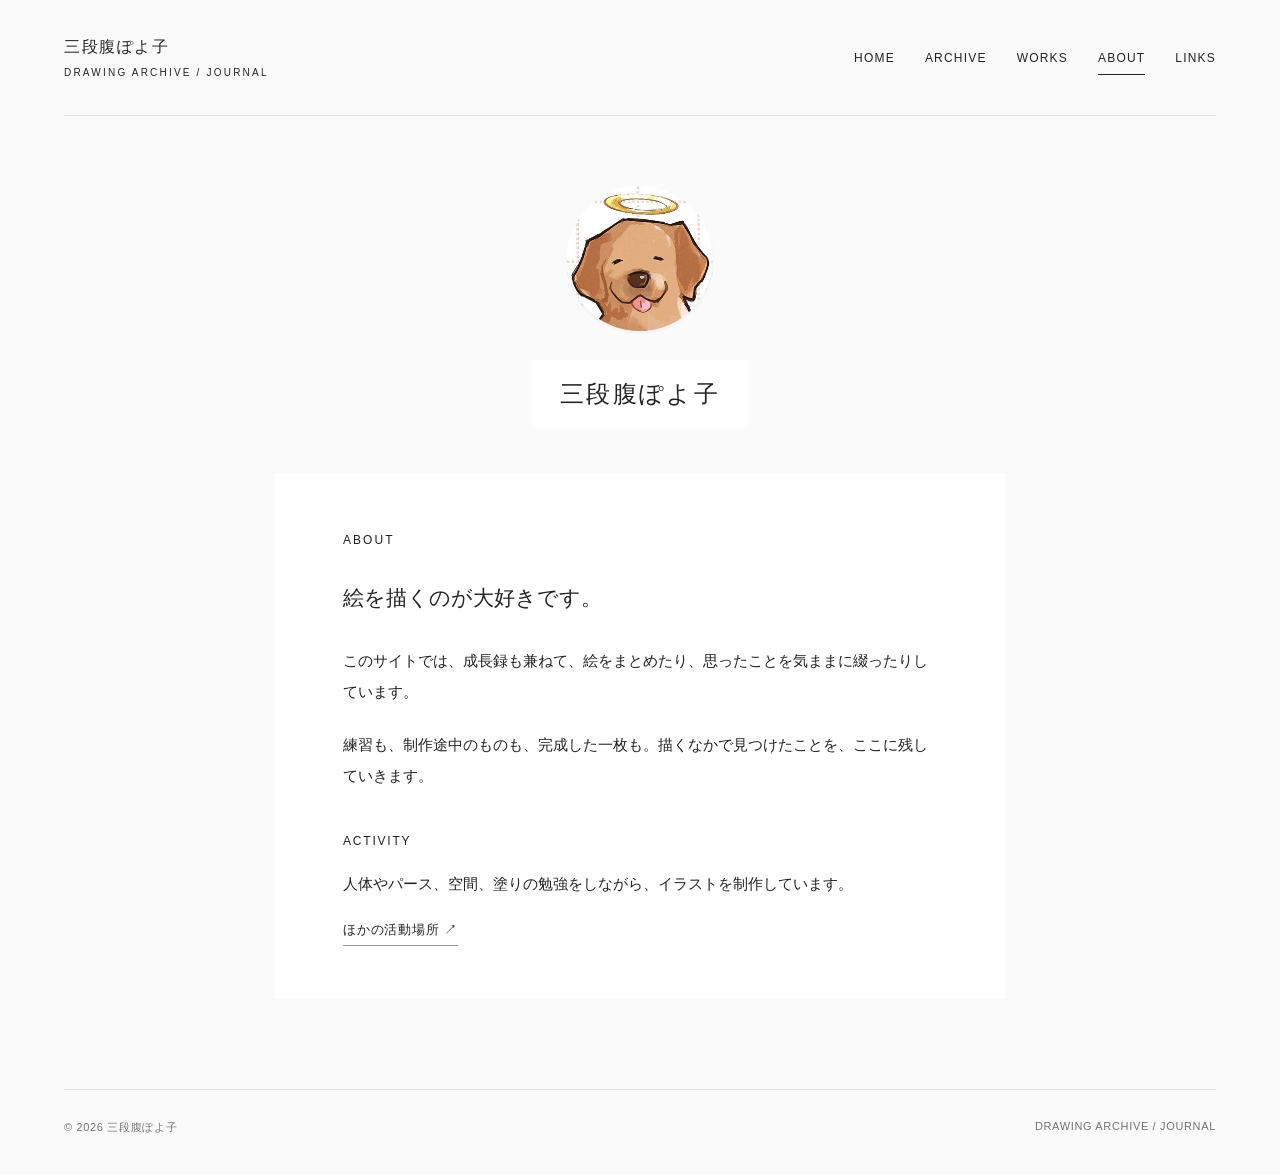
==== about.html @ 1e5ab94d "Publish drawing archive starter site" ====
<!doctype html>
<html lang="ja"><head><meta charset="utf-8"><meta name="viewport" content="width=device-width, initial-scale=1"><meta name="description" content="三段腹ぽよ子のイラスト制作記録。練習、作品、考えたこと、月ごとの振り返り。"><title>Drawing Archive | 三段腹ぽよ子</title><link rel="icon" type="image/svg+xml" href="data:image/svg+xml,%3Csvg xmlns='http://www.w3.org/2000/svg' viewBox='0 0 32 32'%3E%3Crect width='32' height='32' rx='5' fill='%23232323'/%3E%3Cpath d='M9 8h7a8 8 0 0 1 0 16H9z' fill='none' stroke='white' stroke-width='2'/%3E%3C/svg%3E"><link rel="stylesheet" href="assets/style.css"><script defer src="data/profile.js"></script><script defer src="data/posts.js"></script><script defer src="data/works.js"></script><script defer src="assets/app.js"></script></head><body data-page="about"><div id="app"></div><noscript><p class="noscript">このサイトの表示にはJavaScriptを有効にしてください。</p></noscript></body></html>
---- assets/style.css ----
:root{--ink:#232323;--muted:#686868;--line:#ddd;--paper:#fafafa;font-family:-apple-system,BlinkMacSystemFont,"Helvetica Neue","Noto Sans JP","Hiragino Kaku Gothic ProN","Yu Gothic",Meiryo,sans-serif;color:var(--ink);background:var(--paper);font-synthesis:none}*{box-sizing:border-box}body{margin:0;background-image:radial-gradient(#dedede .7px,transparent .7px);background-size:16px 16px}a{color:inherit;text-decoration:none}button,select{font:inherit;color:inherit}button,a,select{-webkit-tap-highlight-color:transparent}button{cursor:pointer}a:focus-visible,button:focus-visible,select:focus-visible{outline:2px solid #333;outline-offset:5px}a:hover{color:#666}button:hover{background:#eee}::selection{background:#dedede}img{max-width:100%;display:block}.shell{max-width:1280px;padding:0 64px;margin:auto}.skip{position:absolute;top:-80px;left:20px;background:white;padding:12px;z-index:10}.skip:focus{top:12px}.header{display:flex;align-items:center;justify-content:space-between;min-height:116px;border-bottom:1px solid var(--line);gap:24px}.wordmark{font-size:16px;font-weight:650;letter-spacing:.1em}.wordmark small{display:block;font-size:10px;letter-spacing:.22em;font-weight:400;margin-top:9px}.nav{display:flex;gap:30px;align-items:center}.nav a{font-size:12px;letter-spacing:.1em;padding:10px 0;position:relative}.nav a[aria-current=page]:after{content:'';position:absolute;bottom:0;left:0;width:100%;height:1px;background:var(--ink)}.menu-toggle{display:none;border:0;background:none;padding:12px;font-size:13px}.hero{padding:100px 0 92px;position:relative}.hero-top{display:flex;align-items:center;gap:14px;margin-bottom:35px}.eyebrow,.label{font-size:12px;letter-spacing:.17em;font-weight:500}.hero h1{font-size:clamp(56px,7.7vw,104px);font-weight:450;line-height:1.03;letter-spacing:-.065em;margin:0 0 34px}.hero-description{font-size:16px;line-height:2.1;white-space:pre-line;margin:0}.hero-bottom{display:flex;align-items:end;justify-content:space-between;gap:30px}.text-link{font-size:13px;letter-spacing:.06em;border-bottom:1px solid #999;padding-bottom:8px;white-space:nowrap}.avatar{position:relative;overflow:hidden;border-radius:50%;background:#fff;display:block;width:58px;height:58px;flex-shrink:0}.avatar img{width:100%;height:100%;object-fit:cover}.avatar.screenshot img{position:absolute;max-width:none;width:306.45%;height:auto;left:-103.23%;top:-47.4%}.hero-image{margin:60px 0 0}.hero-image img{width:100%;max-height:900px;object-fit:contain;background:#f2f2f2}.section-top{display:flex;align-items:baseline;justify-content:space-between;border-top:1px solid #333;padding-top:25px;gap:20px}.section-top h2{margin:0;font-size:15px;letter-spacing:.13em;font-weight:500}.section-top span{font-size:12px;color:var(--muted)}.feed{padding-top:18px}.entry{display:grid;grid-template-columns:180px minmax(0,1fr);gap:45px;padding:42px 0;border-bottom:1px solid var(--line)}.entry-meta{font-size:12px;line-height:1.8;color:var(--muted)}.entry-meta time{display:block;font-variant-numeric:tabular-nums;letter-spacing:.03em}.tag{display:inline-block;font-size:11px;letter-spacing:.12em;margin-top:9px;border:1px solid #ccc;padding:2px 8px;background:#fafafa}.sample{display:block;font-size:11px;margin-top:10px;color:#757575}.entry h2,.entry h3{font-weight:500;font-size:25px;line-height:1.5;letter-spacing:-.02em;margin:0 0 17px}.prose{font-size:15px;line-height:2.1;overflow-wrap:anywhere;max-width:740px}.prose p{white-space:pre-line;margin:0 0 1.4em}.prose h3{font-size:18px;font-weight:550;margin:2em 0 .8em}.entry .excerpt{color:#5e5e5e;white-space:pre-line;line-height:1.95;font-size:14px;margin:0}.entry-images{display:grid;grid-template-columns:repeat(2,minmax(0,1fr));gap:16px;margin:22px 0}.entry-images.single{grid-template-columns:1fr}.image-button{padding:0;border:0;background:none;width:100%;display:block}.image-button img{width:100%;height:auto}.read-more{display:inline-block;font-size:12px;color:#777;margin-top:19px;border-bottom:1px solid #ccc;padding-bottom:4px}.bottom-link{text-align:center;padding:50px}.footer{margin-top:90px;padding:30px 0 40px;display:flex;justify-content:space-between;border-top:1px solid var(--line);font-size:11px;color:#737373;letter-spacing:.06em;gap:20px}.page-head{padding:80px 0 58px}.page-head h1{font-size:clamp(48px,6vw,76px);font-weight:450;letter-spacing:-.055em;margin:0 0 20px;line-height:1.1}.page-head p{color:#666;font-size:14px;line-height:1.9;margin:0}.archive-layout{display:grid;grid-template-columns:180px minmax(0,1fr);gap:45px}.archive-side{padding-top:25px}.year{font-size:26px;font-weight:450;margin:0 0 16px}.month-links{display:flex;flex-direction:column;gap:9px;margin-bottom:30px}.month-links a{font-size:12px;color:#727272;padding:8px 0}.month-links a[aria-current=true]{color:#111;text-decoration:underline;text-underline-offset:5px}.filters{display:flex;gap:8px;flex-wrap:wrap;border-bottom:1px solid var(--line);padding:0 0 20px}.filters a{font-size:12px;letter-spacing:.05em;padding:9px 14px}.filters a[aria-current=true]{background:#262626;color:#fff;border-radius:2px}.archive-content .entry{grid-template-columns:110px minmax(0,1fr);gap:26px}.result-info{font-size:12px;color:#777;padding-top:22px;margin:0}.month-title{font-size:13px;letter-spacing:.1em;font-weight:500;margin:40px 0 0}.empty{padding:60px 0 90px;border-top:1px solid var(--line);color:#777;line-height:2}.empty h2{font-size:22px;font-weight:450;color:#333}.works-grid{display:grid;grid-template-columns:repeat(2,minmax(0,1fr));gap:64px 32px}.work-card{border:0;padding:0;text-align:left;background:none}.work-card:hover{background:none}.work-card img{width:100%;height:auto;max-height:650px;object-fit:contain;background:#eee;transition:opacity .2s}.work-card:hover img{opacity:.85}.work-caption{display:flex;justify-content:space-between;gap:20px;margin-top:20px}.work-caption strong{font-size:15px;font-weight:500}.work-caption span{font-size:12px;color:#777}.about-wrap{max-width:730px;margin:70px auto 0;text-align:center}.about-wrap .avatar{width:148px;height:148px;margin:0 auto 26px}.about-name{font-size:24px;font-weight:550;letter-spacing:.1em;background:white;display:inline-block;margin:0;padding:18px 28px}.about-card{text-align:left;background:#fff;margin-top:45px;padding:60px 68px}.about-card .label{margin:0 0 32px}.about-card .intro{font-size:21px;margin-bottom:28px;line-height:1.8}.about-card h2{font-size:12px;letter-spacing:.15em;font-weight:500;margin:42px 0 20px}.about-card .prose{font-size:15px}.link-list{display:grid;gap:18px;max-width:850px}.link-card{display:flex;align-items:center;gap:26px;background:#fff;border:1px solid #eee;padding:32px 36px;border-radius:4px}.link-card svg{width:30px;height:30px;flex-shrink:0}.link-card strong{display:block;font-size:18px;font-weight:500;margin-bottom:7px}.link-card p{font-size:13px;color:#777;margin:0}.link-card .link-end{margin-left:auto;font-size:12px;color:#777}.link-card:not(a){color:#666}.post-detail{max-width:850px;margin:auto}.post-detail .page-head{padding-bottom:35px}.post-detail .page-head h1{font-size:clamp(32px,4vw,50px);letter-spacing:-.025em;margin-top:22px}.post-detail .prose{font-size:16px;margin-top:35px}.back{display:inline-block;font-size:13px;margin-top:50px;border-bottom:1px solid #aaa;padding-bottom:7px}dialog{border:0;padding:0;width:min(1000px,94vw);max-height:92vh;background:#fafafa;color:#222}dialog::backdrop{background:rgba(0,0,0,.75)}.dialog-head{position:sticky;top:0;display:flex;justify-content:flex-end;background:#fafafa;padding:12px 18px;z-index:1}.close{border:1px solid #ccc;background:white;padding:8px 16px;font-size:14px}.dialog-body{padding:0 35px 35px}.dialog-body img{margin:0 auto 24px;max-height:72vh;width:auto;object-fit:contain}.dialog-body h2{font-size:24px;font-weight:500}.dialog-body .year-label{font-size:13px;color:#777}.noscript{padding:50px;background:white}.error{background:white;padding:35px;line-height:2}
@media(min-width:1500px){.hero{padding-top:120px;padding-bottom:110px}}
@media(max-width:850px){.shell{padding:0 32px}.nav{gap:20px}.entry{grid-template-columns:125px minmax(0,1fr);gap:25px}.archive-layout{grid-template-columns:130px minmax(0,1fr);gap:25px}.archive-content .entry{display:block}.archive-content .entry-meta{margin-bottom:18px}.archive-content .entry-meta time{display:inline-block;margin-right:12px}.archive-content .sample{display:inline;margin-left:8px}.hero{padding:75px 0}.hero h1{font-size:80px}}
@media(max-width:600px){.shell{padding:0 22px}.header{min-height:88px;position:relative;gap:10px}.wordmark{font-size:14px}.wordmark small{font-size:9px}.menu-toggle{display:block}.nav{display:none;position:absolute;left:0;right:0;top:87px;background:#fff;padding:22px;z-index:4;flex-wrap:wrap;border:1px solid #ddd;gap:18px 25px}.nav.open{display:flex}.nav a{font-size:13px}.hero{padding:62px 0 60px}.hero-top{margin-bottom:30px}.hero h1{font-size:clamp(54px,15vw,82px);margin-bottom:30px}.hero-bottom{display:block}.hero-description{font-size:14px;line-height:2}.hero-bottom .text-link{display:inline-block;margin-top:30px}.avatar{width:48px;height:48px}.eyebrow{font-size:11px}.section-top h2{font-size:13px}.entry{display:block;padding:30px 0}.entry-meta{margin-bottom:17px}.entry-meta time{display:inline-block;margin-right:12px}.tag{margin-top:0}.sample{display:inline;margin-left:9px}.entry h2,.entry h3{font-size:23px}.entry-images{grid-template-columns:1fr;margin:20px -8px;gap:12px}.entry .excerpt{font-size:14px}.footer{margin-top:60px;font-size:10px;line-height:1.8}.page-head{padding:55px 0 40px}.page-head h1{font-size:58px}.archive-layout{display:block}.archive-side{border-top:1px solid #333;padding:20px 0 0}.year{font-size:20px;margin:0 0 8px}.month-links{flex-direction:row;flex-wrap:wrap;gap:8px 18px;margin-bottom:20px}.filters{gap:0;padding-top:12px}.filters a{padding:10px 11px;font-size:11px}.works-grid{grid-template-columns:1fr;gap:40px}.about-wrap{margin-top:48px}.about-wrap .avatar{width:125px;height:125px}.about-name{font-size:22px;padding:15px 22px}.about-card{margin-top:30px;padding:36px 27px}.about-card .intro{font-size:19px}.link-card{padding:25px 22px;gap:20px}.link-card strong{font-size:17px}.link-card p{font-size:12px}.link-card .link-end{font-size:11px}.dialog-body{padding:0 18px 25px}.post-detail .page-head h1{font-size:34px}.hero-image{margin:35px -8px 0}}
@media(prefers-reduced-motion:reduce){*{transition:none!important;scroll-behavior:auto!important}}
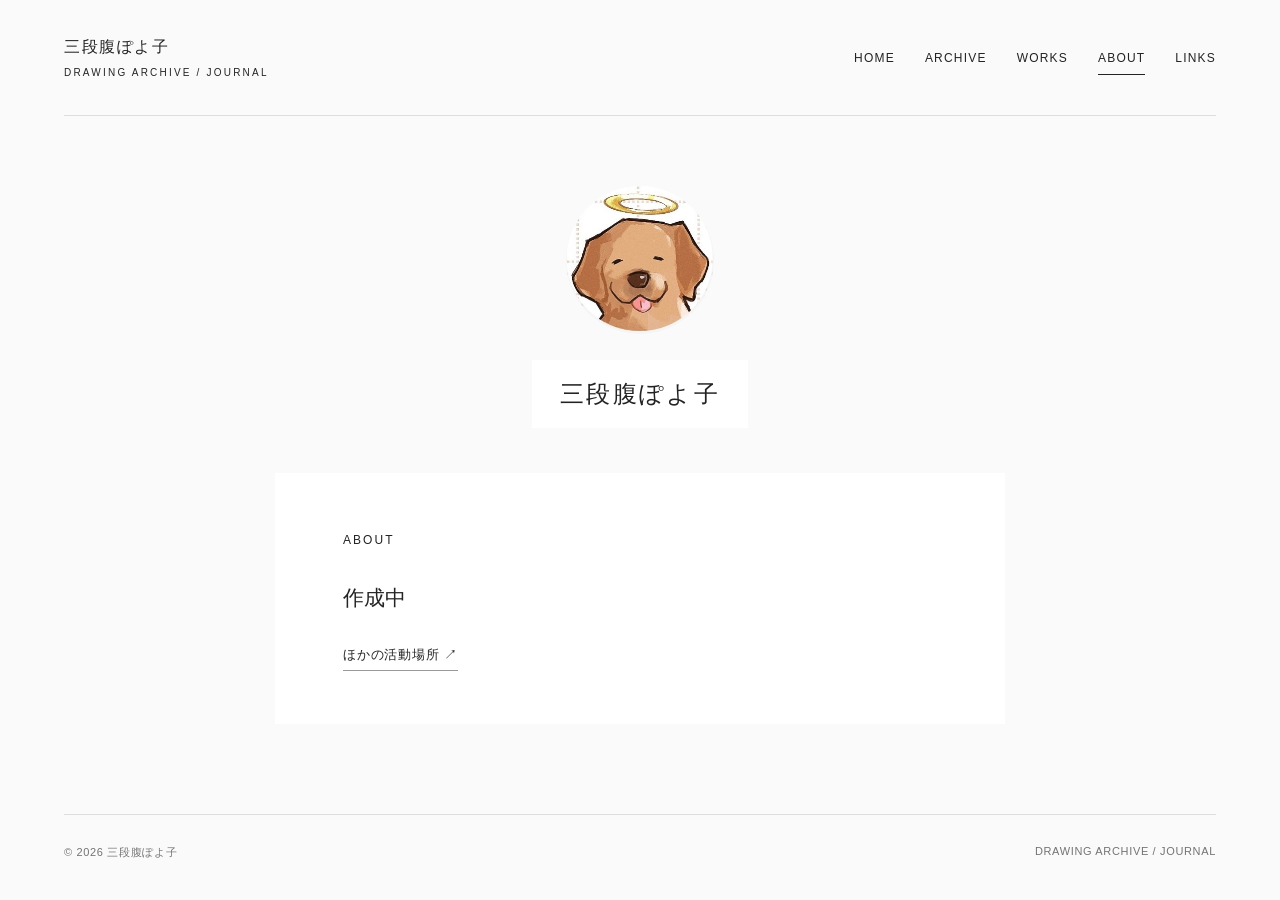
==== commit 1cd0dfb7: "Refresh ABOUT script cache for temporary placeholder" ====
--- a/about.html
+++ b/about.html
@@ -1,2 +1,19 @@
 <!doctype html>
-<html lang="ja"><head><meta charset="utf-8"><meta name="viewport" content="width=device-width, initial-scale=1"><meta name="description" content="三段腹ぽよ子のイラスト制作記録。練習、作品、考えたこと、月ごとの振り返り。"><title>Drawing Archive | 三段腹ぽよ子</title><link rel="icon" type="image/svg+xml" href="data:image/svg+xml,%3Csvg xmlns='http://www.w3.org/2000/svg' viewBox='0 0 32 32'%3E%3Crect width='32' height='32' rx='5' fill='%23232323'/%3E%3Cpath d='M9 8h7a8 8 0 0 1 0 16H9z' fill='none' stroke='white' stroke-width='2'/%3E%3C/svg%3E"><link rel="stylesheet" href="assets/style.css"><script defer src="data/profile.js"></script><script defer src="data/posts.js"></script><script defer src="data/works.js"></script><script defer src="assets/app.js"></script></head><body data-page="about"><div id="app"></div><noscript><p class="noscript">このサイトの表示にはJavaScriptを有効にしてください。</p></noscript></body></html>+<html lang="ja"><head><meta charset="utf-8"><meta name="viewport" content="width=device-width, initial-scale=1"><meta name="description" content="三段腹ぽよ子のイラスト制作記録。練習、作品、考えたこと、月ごとの振り返り。"><title>Drawing Archive | 三段腹ぽよ子</title><link rel="icon" type="image/svg+xml" href="data:image/svg+xml,%3Csvg xmlns='http://www.w3.org/2000/svg' viewBox='0 0 32 32'%3E%3Crect width='32' height='32' rx='5' fill='%23232323'/%3E%3Cpath d='M9 8h7a8 8 0 0 1 0 16H9z' fill='none' stroke='white' stroke-width='2'/%3E%3C/svg%3E"><link rel="stylesheet" href="assets/style.css?v=20260930-share1"><script defer src="data/profile.js"></script><script defer src="data/posts.js?v=20261001-note"></script><script defer src="data/works.js"></script><script defer src="assets/app.js?v=20261001-about"></script>
+<meta property="og:type" content="website">
+<meta property="og:site_name" content="Drawing Archive | 三段腹ぽよ子">
+<meta property="og:title" content="Drawing Archive | 三段腹ぽよ子">
+<meta property="og:description" content="描いたもの、考えたこと。少しずつ積み重ねていく、絵の制作記録。">
+<meta property="og:image" content="https://sandanbara-poyoko.github.io/ogp-v2.png">
+<meta property="og:image:width" content="1200">
+<meta property="og:image:height" content="630">
+<meta property="og:image:type" content="image/png">
+<meta property="og:image:alt" content="犬のアイコンとDrawing Archiveの文字を配した、三段腹ぽよ子の制作記録サイト">
+<meta property="og:locale" content="ja_JP">
+<meta name="twitter:card" content="summary_large_image">
+<meta name="twitter:site" content="@poyo_sandanbara">
+<meta name="twitter:title" content="Drawing Archive | 三段腹ぽよ子">
+<meta name="twitter:description" content="描いたもの、考えたこと。少しずつ積み重ねていく、絵の制作記録。">
+<meta name="twitter:image" content="https://sandanbara-poyoko.github.io/ogp-v2.png">
+<meta name="twitter:image:alt" content="犬のアイコンとDrawing Archiveの文字を配した、三段腹ぽよ子の制作記録サイト">
+</head><body data-page="about"><div id="app"></div><noscript><p class="noscript">このサイトの表示にはJavaScriptを有効にしてください。</p></noscript></body></html>
--- a/assets/style.css
+++ b/assets/style.css
@@ -3,3 +3,20 @@
 @media(max-width:850px){.shell{padding:0 32px}.nav{gap:20px}.entry{grid-template-columns:125px minmax(0,1fr);gap:25px}.archive-layout{grid-template-columns:130px minmax(0,1fr);gap:25px}.archive-content .entry{display:block}.archive-content .entry-meta{margin-bottom:18px}.archive-content .entry-meta time{display:inline-block;margin-right:12px}.archive-content .sample{display:inline;margin-left:8px}.hero{padding:75px 0}.hero h1{font-size:80px}}
 @media(max-width:600px){.shell{padding:0 22px}.header{min-height:88px;position:relative;gap:10px}.wordmark{font-size:14px}.wordmark small{font-size:9px}.menu-toggle{display:block}.nav{display:none;position:absolute;left:0;right:0;top:87px;background:#fff;padding:22px;z-index:4;flex-wrap:wrap;border:1px solid #ddd;gap:18px 25px}.nav.open{display:flex}.nav a{font-size:13px}.hero{padding:62px 0 60px}.hero-top{margin-bottom:30px}.hero h1{font-size:clamp(54px,15vw,82px);margin-bottom:30px}.hero-bottom{display:block}.hero-description{font-size:14px;line-height:2}.hero-bottom .text-link{display:inline-block;margin-top:30px}.avatar{width:48px;height:48px}.eyebrow{font-size:11px}.section-top h2{font-size:13px}.entry{display:block;padding:30px 0}.entry-meta{margin-bottom:17px}.entry-meta time{display:inline-block;margin-right:12px}.tag{margin-top:0}.sample{display:inline;margin-left:9px}.entry h2,.entry h3{font-size:23px}.entry-images{grid-template-columns:1fr;margin:20px -8px;gap:12px}.entry .excerpt{font-size:14px}.footer{margin-top:60px;font-size:10px;line-height:1.8}.page-head{padding:55px 0 40px}.page-head h1{font-size:58px}.archive-layout{display:block}.archive-side{border-top:1px solid #333;padding:20px 0 0}.year{font-size:20px;margin:0 0 8px}.month-links{flex-direction:row;flex-wrap:wrap;gap:8px 18px;margin-bottom:20px}.filters{gap:0;padding-top:12px}.filters a{padding:10px 11px;font-size:11px}.works-grid{grid-template-columns:1fr;gap:40px}.about-wrap{margin-top:48px}.about-wrap .avatar{width:125px;height:125px}.about-name{font-size:22px;padding:15px 22px}.about-card{margin-top:30px;padding:36px 27px}.about-card .intro{font-size:19px}.link-card{padding:25px 22px;gap:20px}.link-card strong{font-size:17px}.link-card p{font-size:12px}.link-card .link-end{font-size:11px}.dialog-body{padding:0 18px 25px}.post-detail .page-head h1{font-size:34px}.hero-image{margin:35px -8px 0}}
 @media(prefers-reduced-motion:reduce){*{transition:none!important;scroll-behavior:auto!important}}
+
+/* 投稿一覧のページ移動 */
+#entries{scroll-margin-top:24px}
+.pagination{margin:28px 0;color:var(--ink)}
+.page-status{text-align:center;font-size:12px;color:var(--muted);margin:0 0 12px;font-variant-numeric:tabular-nums}
+.page-links{display:grid;grid-template-columns:repeat(4,minmax(0,1fr));gap:8px}
+.page-link{display:flex;align-items:center;justify-content:center;min-height:44px;padding:10px 6px;border:1px solid var(--line);background:var(--paper);font-size:12px;text-align:center;line-height:1.6}
+a.page-link:hover{background:#eee;color:var(--ink)}
+.page-link[aria-disabled=true]{color:#888;border-style:dashed;background:transparent}
+@media(max-width:600px){.page-links{grid-template-columns:repeat(2,minmax(0,1fr))}.page-link{font-size:12px}}
+
+/* 告知用のブラウザにだけ表示 */
+.post-share{display:flex;align-items:center;gap:20px;margin-top:28px}
+.share-button,.share-hide{display:inline-flex;align-items:center;min-height:44px;font-size:12px;color:var(--muted)}
+.share-button{letter-spacing:.06em}
+.share-hide{font-size:11px}
+.share-button:hover,.share-hide:hover{color:var(--ink);text-decoration:underline;text-underline-offset:4px}
